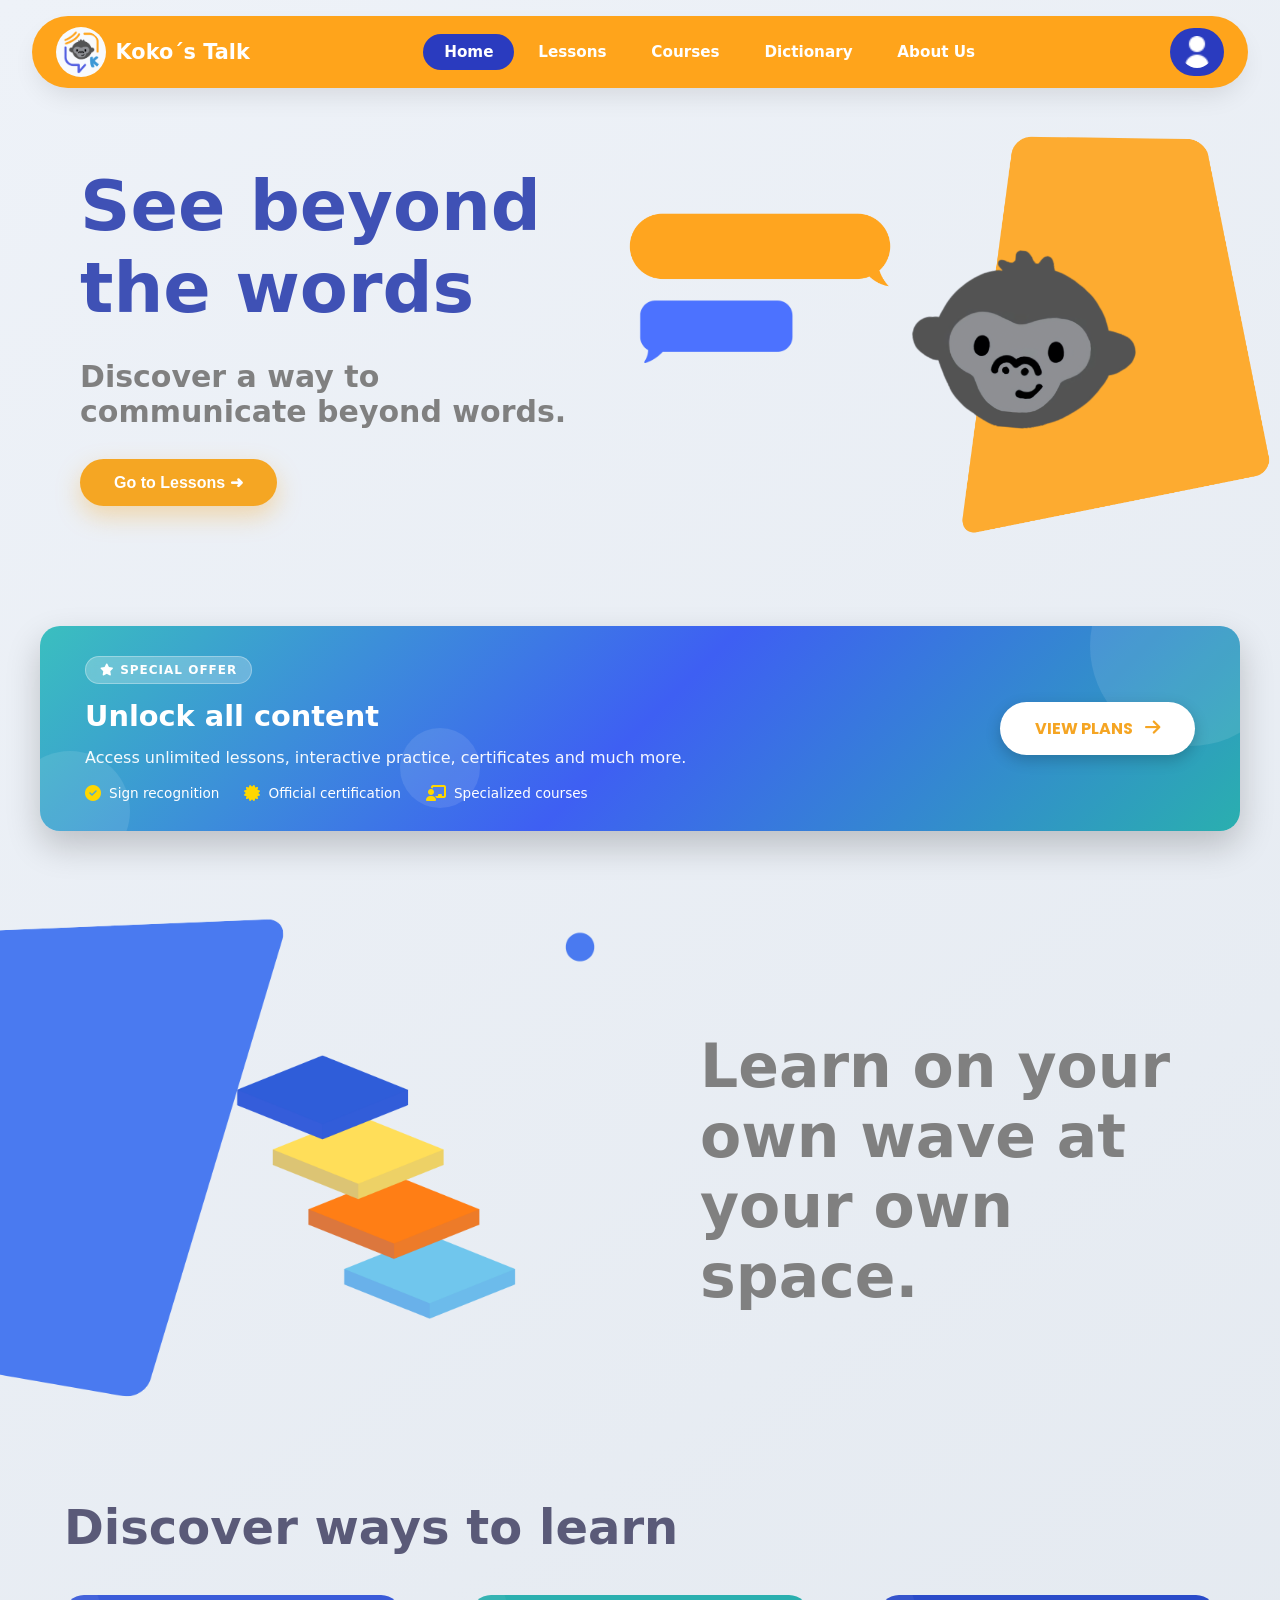
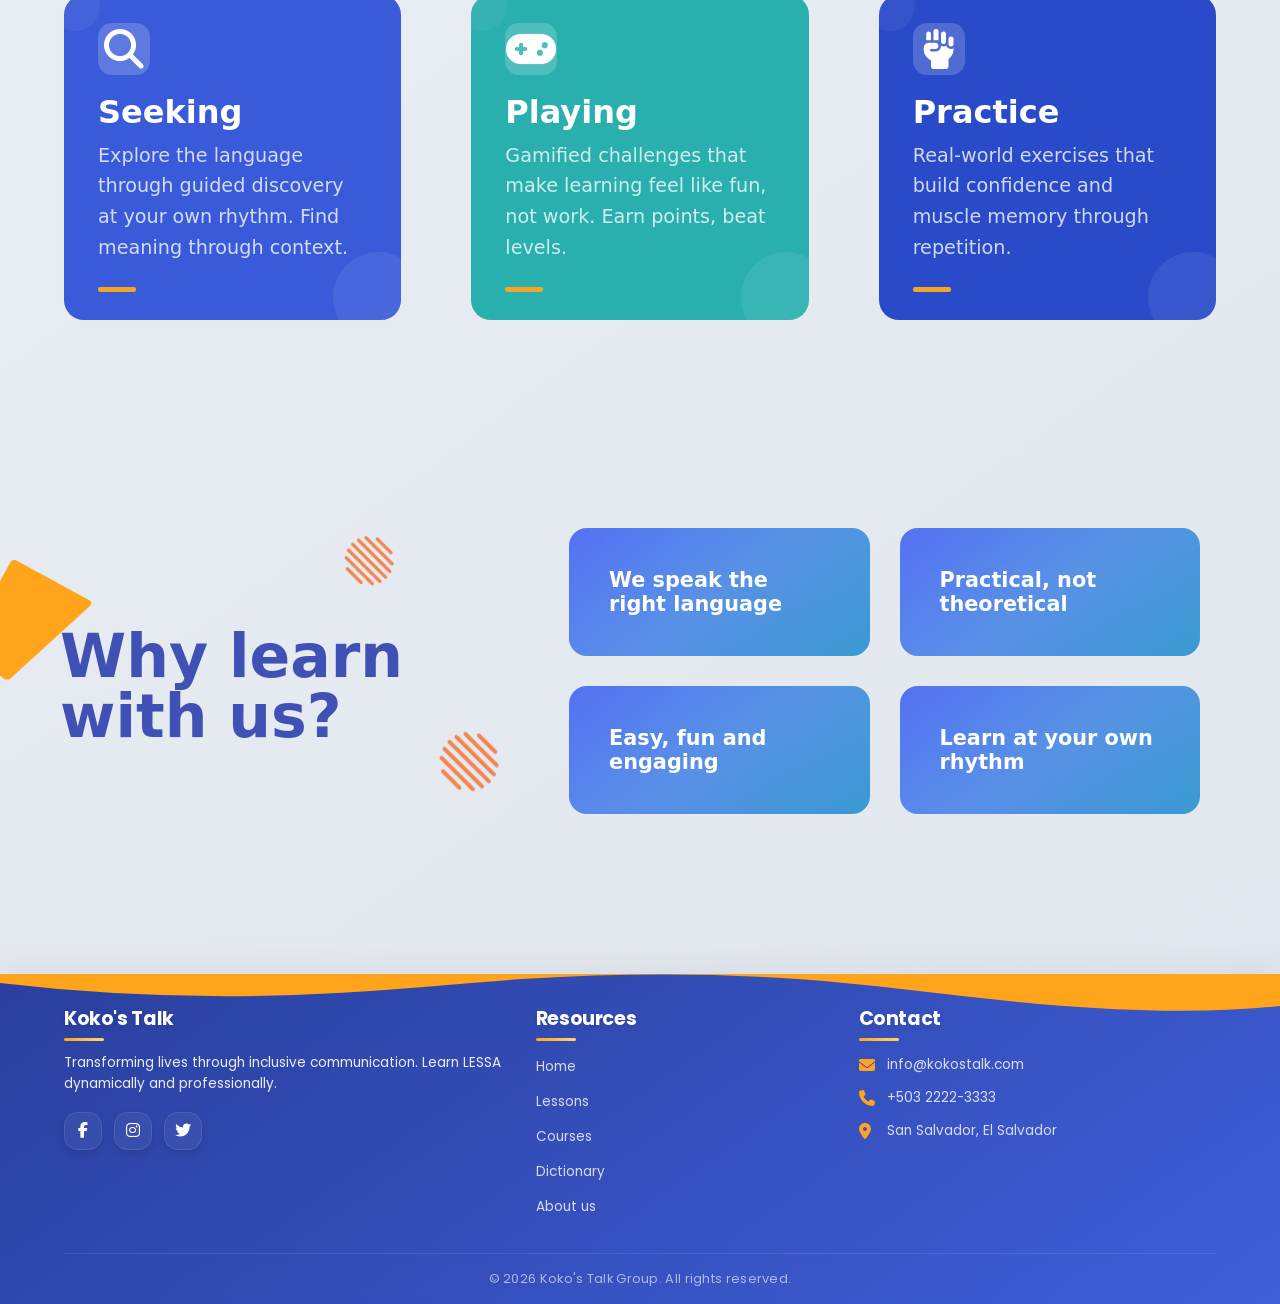
==== index.html @ 49010222 "Subir proyecto completo Koko's Talk" ====
<!DOCTYPE html>
<html lang="en">

<head>
  <meta charset="UTF-8">
  <meta name="viewport" content="width=device-width, initial-scale=1.0">

  <title>KOKO'S - Learn LESSA</title>

  <link rel="icon" type="image/png" href="img/logo.png">

  <link rel="stylesheet" href="css/index.css">

  <link href="https://fonts.googleapis.com/css2?family=Poppins:wght@300;400;600;700&display=swap" rel="stylesheet">

  <link rel="stylesheet" href="https://cdnjs.cloudflare.com/ajax/libs/font-awesome/6.5.0/css/all.min.css">
  <link rel="icon" href="img/logo.png" type="image/png">


</head>

<body>

 <!-- NAVBAR -->
<div class="navbar-container">
  <nav class="navbar" id="mainNav">
    <div class="navbar-inner">
      <div class="brand">
        <img src="img/invitacion/logo.png" alt="Logo">
        <div class="brand-text">Koko´s Talk</div>
      </div>
      <ul class="nav-links">
        <li><a href="index.html" class="active">Home</a></li>
        <li><a href="lessonglobal.html">Lessons</a></li>
        <li><a href="php/cursosglobal.php">Courses</a></li>
        <li><a href="php/diccionario.php">Dictionary</a></li>
        <li><a href="about.html">About Us</a></li>
      </ul>
      <div class="nav-right">
        <div class="email-area">
          <a href="php/accountglobal.php" class="email-icon">
            <img src="img/usuario.png" alt="Account">
          </a>
        </div>
        <!-- Botón hamburguesa -->
        <button class="hamburger" id="hamburger" aria-label="Abrir menú" onclick="toggleMenu()">
          <span></span><span></span><span></span>
        </button>
      </div>
    </div>
    <!-- Menú mobile -->
    <ul class="mobile-menu" id="mobileMenu">
      <li><a href="#" class="active">Home</a></li>
      <li><a href="lessonglobal.html">Lessons</a></li>
      <li><a href="php/cursosglobal.php">Courses</a></li>
      <li><a href="php/diccionario.php">Dictionary</a></li>
      <li><a href="about.html">About Us</a></li>
    </ul>
  </nav>
</div>
 <script>
  function toggleMenu() {
    document.getElementById('mobileMenu').classList.toggle('open');
    document.getElementById('hamburger').classList.toggle('open');
  }
</script>


  </main>
  </header>

  <section class="hero-content">

    <div class="hero-text">
      <h1>See beyond the words</h1>
      <p>Discover a way to communicate beyond words.</p>
      <button onclick="location.href='lessonglobal.html'">Go to Lessons ➜</button>
    </div>

    <div class="hero-bg">
      <img src="img/IMG-interfaz/3.png" class="shape shape-triangle_orange">
      <img src="img/IMG-interfaz/globo 1.png" class="shape shape-glove1">
      <img src="img/IMG-interfaz/globo 2.png" class="shape shape-glove2">
      <img src="img/IMG-interfaz/KOKO.png" class="shape shape-koko">
    </div>


  </section>

  <!-- PAYMENT PLANS BANNER -->
  <div class="payment-banner">
    <div class="banner-deco">
      <div class="deco-circle deco-circle-1"></div>
      <div class="deco-circle deco-circle-2"></div>
      <div class="deco-circle deco-circle-3"></div>
    </div>
    <div class="banner-content">
      <div class="banner-text">
        <span class="banner-badge">
          <i class="fas fa-star"></i> SPECIAL OFFER
        </span>
        <h3>
          Unlock all content
          <br>
        </h3>
        <p>Access unlimited lessons, interactive practice, certificates and much more.</p>
        <div class="banner-features">
          <span><i class="fas fa-check-circle"></i> Sign recognition</span>
          <span><i class="fas fa-certificate"></i> Official certification</span>
          <span><i class="fas fa-chalkboard-user"></i> Specialized courses</span>
        </div>
      </div>
      <button class="btn-premium" onclick="location.href='planes.html'">
        VIEW PLANS <i class="fas fa-arrow-right"></i>
      </button>
    </div>
  </div>

  <section class="hero hero-second">

    <div class="hero-text">
      <h1>Learn on your own wave at your own space.</h1>
    </div>

    <div class="hero-bg hero-bg-2">
      <img src="img/IMG-interfaz/circle blue.png" class="shape shape-circle round">
      <img src="img/IMG-interfaz/escalera.png" class="shape shape-downstep">
      <img src="img/IMG-interfaz/triangle.blue.png" class="shape shape-triangle blue">
    </div>

  </section>


  <!-- CARDS -->
  <section class="methods">

    <div class="section-top">
      <div>
        <h2 class="section-h">Discover ways to learn</h2>
      </div>
    </div>

    <div class="method-grid">

      <div class="mcard m1" onclick="alert('Seeking — guided discovery!')">
        <div class="mcard-corner"></div>
        <div class="mcard-corner2"></div>
        <div class="mcard-icon">
          <i class="fa-solid fa-magnifying-glass"></i>
        </div>
        <div class="mcard-title">Seeking</div>
        <div class="mcard-desc">
          Explore the language through guided discovery at your own rhythm.
          Find meaning through context.
        </div>
        <div class="mcard-footer">
          <div class="mcard-line"></div>

        </div>
      </div>

      <!-- PLAY -->
      <div class="mcard m2" onclick="alert('Playing — gamified learning!')">
        <div class="mcard-corner"></div>
        <div class="mcard-corner2"></div>
        <div class="mcard-icon">
          <i class="fa-solid fa-gamepad"></i>
        </div>
        <div class="mcard-title">Playing</div>
        <div class="mcard-desc">
          Gamified challenges that make learning feel like fun, not work.
          Earn points, beat levels.
        </div>
        <div class="mcard-footer">
          <div class="mcard-line"></div>
        </div>
      </div>

      <!-- PRACTICE -->
      <div class="mcard m3" onclick="alert('Practice — real-world application!')">
        <div class="mcard-corner"></div>
        <div class="mcard-corner2"></div>

        <div class="mcard-icon">
          <i class="fa-solid fa-hand-fist"></i>
        </div>
        <div class="mcard-title">Practice</div>
        <div class="mcard-desc">
          Real-world exercises that build confidence and muscle memory
          through repetition.
        </div>
        <div class="mcard-footer">
          <div class="mcard-line"></div>
        </div>
      </div>

    </div>
  </section>


  <section class="why">

    <div class="why-left">
      <h2 class="why-h">Why learn with us?</h2>
    </div>

    <div class="why-right">

      <div class="why-card">

        <div class="why-card-title">We speak the right language</div>
      </div>

      <div class="why-card">

        <div class="why-card-title">Practical, not theoretical</div>
      </div>

      <div class="why-card">

        <div class="why-card-title">Easy, fun and engaging</div>
      </div>

      <div class="why-card">

        <div class="why-card-title">Learn at your own rhythm</div>
      </div>

      <div class="why-images">
        <img class="why-shape img-1" src="img/IMG-interfaz/3.png" alt="icon 1">
        <img class="why-shape img-2" src="img/IMG-interfaz/6.png" alt="icon 2">
        <img class="why-shape img-3" src="img/IMG-interfaz/6.png" alt="icon 3">
      </div>

    </div>
  </section>

  <!-- FOOTER -->
  <footer class="footer">
    <div class="wave-top">
      <svg data-name="Layer 1" xmlns="http://www.w3.org/2000/svg" viewBox="0 0 1200 120" preserveAspectRatio="none">
        <path
          d="M321.39,56.44c58-10.79,114.16-30.13,172-41.86,82.39-16.72,168.19-17.73,250.45-.39C823.78,31,906.67,72,985.66,92.83c70.05,18.48,146.53,26.09,214.34,3V0H0V27.35A600.21,600.21,0,0,0,321.39,56.44Z"
          class="shape-fill"></path>
      </svg>
    </div>

    <div class="container">
      <div class="footer-content">
        <div class="footer-column">
          <h4>Koko's Talk</h4>
          <p>Transforming lives through inclusive communication. Learn LESSA dynamically and professionally.</p>
          <div class="social-links">
            <a href="#"><i class="fab fa-facebook-f"></i></a>
            <a href="#"><i class="fab fa-instagram"></i></a>
            <a href="#"><i class="fab fa-twitter"></i></a>
            
          </div>
        </div>
        <div class="footer-column">
          <h4>Resources</h4>
          <ul>
             <li><a href="index.html">Home</a></li>
             <li><a href="lessonglobal.html">Lessons</a></li>
             <li><a href="php/cursosglobal.php">Courses</a></li>
             <li><a href="php/diccionario.php">Dictionary</a></li>
             <li><a href="about.html">About us</a></li>
          </ul>
        </div>
        <div class="footer-column">
          <h4>Contact</h4>
          <ul>
            <li><a href="mailto:info@kokostalk.com"><i class="fas fa-envelope"></i> info@kokostalk.com</a></li>
            <li><a href="tel:+50322223333"><i class="fas fa-phone"></i> +503 2222-3333</a></li>
            <li><a href="#"><i class="fas fa-map-marker-alt"></i> San Salvador, El Salvador</a></li>
          </ul>
        </div>
      </div>
      <div class="footer-bottom">
        <p>&copy; 2026 Koko's Talk Group. All rights reserved.</p>
      </div>
    </div>
  </footer>
</body>
</html>
---- css/index.css ----
/* =============================================
   RESET Y CONFIGURACIÓN GLOBAL
   ============================================= */
*,
*::before,
*::after {
  margin: 0;
  padding: 0;
  box-sizing: border-box;
}

:root {
  /* Paleta de colores – así no repito códigos */
  --og:  #F5A623;   /* naranja principal */
  --og2: #E09010;   /* naranja oscuro (hover) */
  --og3: #FFF0D6;   /* naranja clarito */
  --bl:  #3A5BD9;   /* azul */
  --bl2: #2A4BC9;   /* azul más fuerte */
  --bl3: #EEF1FD;   /* azul pastel */
  --tl:  #3ABFBF;   /* turquesa */
  --tl2: #2AAFAF;   /* turquesa oscuro */
  --wh:  #FFFFFF;
  --bg:  #FAFAFA;   /* fondo general */
  --txt: #1A1A2E;   /* texto principal */
  --txt2:#5A5A78;   /* texto secundario */
  --rad: 20px;
  --rad-sm: 12px;
}

body {
  font-family: 'Inter', system-ui, -apple-system, 'Segoe UI', Roboto, Helvetica, Arial, sans-serif;
  min-height: 100vh;
  background: linear-gradient(145deg, #eef2f8 0%, #e0e6ed 100%);
  display: flex;
  flex-direction: column;
  overflow-x: hidden;
}

/* =============================================
   NAVBAR – fija arriba con blur
   ============================================= */
.navbar-container {
  position: absolute;
  top: 0; left: 0;
  width: 100%;
  padding: 1rem 2rem;
  z-index: 1000;
}

.navbar {
  background-color: #ffa41b;
  border-radius: 80px;
  padding: 0.7rem 1.5rem;
  max-width: 1400px;
  margin: 0 auto;
  box-shadow: 0 12px 28px -8px rgba(0,0,0,0.12);
  transition: all 0.3s ease;
}

.navbar-inner {
  display: flex;
  align-items: center;
  justify-content: space-between;
}

.brand {
  display: flex;
  align-items: center;
  gap: 0.6rem;
}

.brand img {
  width: 50px; height: 50px;
  border-radius: 40px;
  background: #f8fafd;
  padding: 0.2rem;
  object-fit: contain;
}

.brand-text {
  font-weight: 700;
  font-size: 1.3rem;
  color: #fff;
}

.nav-links {
  display: flex;
  gap: 0.2rem;
  list-style: none;
  align-items: center;
}

.nav-links li a {
  display: inline-block;
  padding: 0.55rem 1.3rem;
  font-weight: 600;
  font-size: 0.95rem;
  color: #fff;
  text-decoration: none;
  border-radius: 40px;
  transition: background 0.2s;
  white-space: nowrap;
}

.nav-links li a:hover,
.nav-links li a.active {
  background-color: #2a3bbf;
}

.nav-right {
  display: flex;
  align-items: center;
  gap: 0.6rem;
}

.email-area {
  background: #2a3bbf;
  padding: 0.5rem 0.7rem;
  border-radius: 60px;
}

.email-area img {
  width: 32px; height: 32px;
  border-radius: 50%;
  display: block;
}

/* hamburguesa – solo visible en móvil */
.hamburger {
  display: none;
  background: rgba(255,255,255,0.2);
  border: none;
  border-radius: 50%;
  width: 40px; height: 40px;
  cursor: pointer;
  flex-direction: column;
  align-items: center;
  justify-content: center;
  gap: 5px;
  transition: background 0.2s;
}

.hamburger:hover { background: rgba(255,255,255,0.35); }

.hamburger span {
  display: block;
  width: 18px; height: 2px;
  background: #fff;
  border-radius: 2px;
  transition: all 0.3s ease;
  transform-origin: center;
}

.hamburger.open span:nth-child(1) { transform: translateY(7px) rotate(45deg); }
.hamburger.open span:nth-child(2) { opacity: 0; transform: scaleX(0); }
.hamburger.open span:nth-child(3) { transform: translateY(-7px) rotate(-45deg); }

/* menú desplegable móvil */
.mobile-menu {
  display: none;
  flex-direction: column;
  gap: 0.3rem;
  padding: 0.8rem 0 0.2rem;
  border-top: 1px solid rgba(255,255,255,0.25);
  margin-top: 0.6rem;
  list-style: none;
}

.mobile-menu.open { display: flex; }

.mobile-menu li a {
  display: block;
  padding: 0.6rem 1rem;
  font-weight: 600;
  font-size: 0.95rem;
  color: #fff;
  text-decoration: none;
  border-radius: 12px;
  transition: background 0.2s;
}

.mobile-menu li a:hover,
.mobile-menu li a.active { background-color: #2a3bbf; }

@media (max-width: 750px) {
  .navbar-container { padding: 0.8rem 1rem; }
  .navbar {
    border-radius: 24px;
    flex-direction: column;
    align-items: stretch;
    padding: 0.9rem 1rem;
  }
  .nav-links { display: none; }
  .hamburger { display: flex; }
}

/* =============================================
   HERO 1 – Koko y globos
   ============================================= */
.hero-content {
  display: flex;
  align-items: center;
  padding: 80px;
  margin-top: 85px;
  position: relative;
  overflow: hidden;
}

.hero img {
  width: 670px;
}

.hero-text {
  max-width: 500px;
}

.hero-text h1 {
  font-size: 70px;
  color: #3f51b5;
}

.hero-text p {
  color: gray;
  font-size: 30px;
  margin-top: 30px;
  font-weight: 700;
}

.hero-text button {
  margin-top: 30px;
  background: var(--og);
  color: #fff;
  border: none;
  padding: 14px 34px;
  border-radius: 50px;
  font-weight: 700;
  font-size: 1rem;
  cursor: pointer;
  box-shadow: 0 10px 25px rgba(245, 166, 35, 0.35);
  transition: all 0.25s ease;
}

.hero-text button:hover {
  background: var(--og2);
  transform: translateY(-3px);
  box-shadow: 0 14px 35px rgba(245, 166, 35, 0.45);
}

.hero-text button:active {
  transform: translateY(0px) scale(0.97);
  box-shadow: 0 6px 15px rgba(245, 166, 35, 0.3);
}

/* fondo y shapes */
.hero-bg {
  position: absolute;
  top: 0; left: 0;
  width: 100%; height: 100%;
  z-index: -1;
}

.shape {
  position: absolute;
}

.shape-triangle_orange {
  width: 240px;
  top: 150px; right: 60px; left: auto;
  transform: scale(4.3) rotate(-180deg);
  opacity: 0.9;
}

.shape-glove1 {
  width: 540px;
  top: 30px; right: 250px;
  transform: scale(1) rotate(0deg);
}

.shape-glove2 {
  width: 380px;
  bottom: 150px; right: 380px;
  transform: scale(1) rotate(0deg);
}

.shape-koko {
  position: absolute;
  width: 390px;
  top: 150px; right: 80px;
  transform: scale(1.5) rotate(0deg);
  /* las animaciones se definen abajo */
  animation:
    fadeInKoko 1s cubic-bezier(0.4, 0, 0.2, 1) forwards,
    breathe    6s ease-in-out infinite 1.2s;
}

/* animaciones de los elementos flotantes */
@keyframes fadeInKoko {
  from {
    opacity: 0;
    transform: scale(1.5) translateX(40px);
  }
  to {
    opacity: 1;
    transform: scale(1.5) translateX(0px);
  }
}

@keyframes breathe {
  0%, 100% { transform: scale(1.5) translateY(0px); }
  50%      { transform: scale(1.5) translateY(-10px); }
}

@keyframes driftUp {
  0%, 100% { transform: translateY(0px); }
  50%      { transform: translateY(-8px); }
}

@keyframes driftDown {
  0%, 100% { transform: scale(4.3) rotate(-180deg) translateY(0px); }
  50%      { transform: scale(4.3) rotate(-180deg) translateY(5px); }
}

.shape-glove1 { animation: driftUp 7s ease-in-out infinite 0.5s; }
.shape-glove2 { animation: driftUp 8.5s ease-in-out infinite 1.5s; }
.shape-triangle_orange { animation: driftDown 10s ease-in-out infinite; }

/* =============================================
   HERO 2 – la escalera y el triángulo azul
   ============================================= */
.hero-second {
  display: flex;
  align-items: center;
  padding: 80px;
  position: relative;
  overflow: visible;
  flex-direction: row-reverse;
}

.hero-second .hero-text h1 {
  font-size: 60px;
  color: grey;
  margin-top: 80px;
}

.hero-bg-2 .shape-downstep {
  width: 590px;
  left: 90px; top: 150px;
  transform: scale(1.2);
  z-index: 2; /* por encima del triángulo */
}

.hero-bg-2 .shape-triangle.blue {
  width: 1030px;
  right: 700px; top: -30px;
  transform: scale(1.4);
  z-index: 1;
}

.hero-bg-2 .shape-circle.round {
  width: 200px;
  right: 600px; top: 20px;
}

/* =============================================
   CARDS DE MÉTODOS (methods)
   ============================================= */
.methods {
  max-width: 1200px;
  width: 100%;
  margin: 0 auto;
  padding: 38px 24px;
}

.section-top {
  display: flex;
  justify-content: space-between;
  align-items: center;
  margin-bottom: 40px;
}

.method-grid {
  display: grid;
  grid-template-columns: repeat(3, 1fr);
  gap: 70px;
}

.section-h {
  margin-top: 70px;
  font-weight: 900;
  font-size: 3.0rem;
  color: var(--txt2);
}

/* cada tarjeta */
.mcard {
  border-radius: var(--rad);
  padding: 28px 34px;
  cursor: pointer;
  transition: transform 0.2s, box-shadow 0.2s;
  position: relative;
  overflow: hidden;
}

.mcard:hover {
  transform: translateY(-6px);
  box-shadow: 0 16px 40px rgba(0,0,0,0.15);
}

.mcard.m1 { background: var(--bl); }
.mcard.m2 { background: var(--tl2); }
.mcard.m3 { background: var(--bl2); }

.mcard-corner {
  position: absolute;
  width: 90px; height: 90px;
  border-radius: 50%;
  background: rgba(255,255,255,0.07);
  bottom: -22px; right: -22px;
  pointer-events: none;
}

.mcard-corner2 {
  position: absolute;
  width: 50px; height: 50px;
  border-radius: 50%;
  background: rgba(255,255,255,0.05);
  top: -14px; left: -14px;
  pointer-events: none;
}

.mcard-icon {
  width: 52px; height: 52px;
  background: rgba(255,255,255,0.18);
  border-radius: 14px;
  display: flex;
  align-items: center;
  justify-content: center;
  margin-bottom: 18px;
}

.mcard-icon i {
  font-size: 40px;
  color: #fff;
}

.mcard-title {
  font-weight: 900;
  font-size: 2.0rem;
  color: #fff;
  margin-bottom: 10px;
}

.mcard-desc {
  font-size: 1.2rem;
  color: rgba(255,255,255,0.78);
  line-height: 1.6;
  margin-bottom: 24px;
}

.mcard-footer {
  display: flex;
  align-items: center;
  justify-content: space-between;
}

.mcard-line {
  width: 38px; height: 5px;
  background: #f5a523;
  border-radius: 2px;
}

/* =============================================
   SECCIÓN “WHY” – tarjetas con degradado
   ============================================= */
.why {
  display: flex;
  align-items: center;
  justify-content: center;
  gap: 20px;
  margin-top: 80px;
  padding: 60px;
}

.why-left {
  max-width: 500px;
}

.why-h {
  font-size: 60px;
  color: #3f51b5;
  line-height: 1;
  font-weight: 800;
}

.why-right {
  padding: 30px 20px;
  display: grid;
  grid-template-columns: 1fr 1fr;
  gap: 30px;
  align-content: center;
}

.why-card {
  background: linear-gradient(135deg, #3e5ff3, #1f8dcc);
  border-radius: 18px;
  padding: 40px;
  color: white;
  position: relative;
  overflow: hidden;
  transition: all 0.3s ease;
  cursor: pointer;
}

.why-card::before {
  content: "";
  position: absolute;
  width: 200%; height: 200%;
  background: linear-gradient(120deg, transparent, rgba(255,255,255,0.2), transparent);
  top: -50%; left: -50%;
  transform: rotate(25deg);
  transition: 0.5s;
}

.why-card:hover::before { left: 10%; }
.why-card:hover {
  transform: translateY(-8px) scale(1.03);
  box-shadow: 0 20px 40px rgba(0,0,0,0.2);
}

.why-card-title {
  font-size: 1.3rem;
  font-weight: 700;
  color: white;
}

/* imágenes decorativas de “why” */
.why-images { position: relative; }

.why-shape {
  position: absolute;
  width: 400px;
  transition: 0.3s;
}

.why-images .img-1 {
  left: -700px; top: -300px;
  width: 300px;
  transform: scale(1.0) rotate(40deg);
  z-index: -1;
}

.why-images .img-2 {
  left: -400px; top: -400px;
  transform: scale(1);
  z-index: -1;
}

.why-images .img-3 {
  left: -300px; top: -200px;
  transform: scale(1.2);
  z-index: 3;
}

@media (max-width: 600px) {
  .why { grid-template-columns: 1fr; }
  .why-left { padding: 36px 24px 24px; }
  .why-right { padding: 0 24px 36px; }
}

/* =============================================
   BANNER DE PLANES DE PAGO
   ============================================= */
.payment-banner {
  background: linear-gradient(135deg, #3ABFBF 0%, #3e5ff3 50%, #2AAFAF 100%);
  border-radius: 20px;
  margin: 40px auto;
  max-width: 1200px;
  width: calc(100% - 40px);
  position: relative;
  overflow: hidden;
  box-shadow: 0 15px 35px rgba(0,0,0,0.2);
  transition: transform 0.3s ease, box-shadow 0.3s ease;
}

.payment-banner:hover {
  transform: translateY(-5px);
  box-shadow: 0 25px 45px rgba(0,0,0,0.25);
}

.banner-content {
  display: flex;
  align-items: center;
  justify-content: space-between;
  padding: 30px 45px;
  position: relative;
  z-index: 2;
  flex-wrap: wrap;
  gap: 20px;
}

.banner-text {
  flex: 1;
  min-width: 250px;
}

.banner-badge {
  display: inline-block;
  background: rgba(255,255,255,0.25);
  backdrop-filter: blur(5px);
  padding: 6px 14px;
  border-radius: 50px;
  font-size: 0.75rem;
  font-weight: 600;
  letter-spacing: 1px;
  color: white;
  margin-bottom: 15px;
  border: 1px solid rgba(255,255,255,0.3);
}

.banner-text h3 {
  font-size: 1.8rem;
  font-weight: 700;
  color: white;
  margin-bottom: 12px;
  line-height: 1.2;
}

.banner-text p {
  color: rgba(255,255,255,0.95);
  font-size: 1rem;
  line-height: 1.5;
  margin-bottom: 0;
}

.banner-features {
  display: flex;
  gap: 25px;
  margin-top: 15px;
  flex-wrap: wrap;
}

.banner-features span {
  display: flex;
  align-items: center;
  gap: 8px;
  color: white;
  font-size: 0.85rem;
  font-weight: 500;
}

.banner-features span i {
  font-size: 1rem;
  color: #ffd700;
}

.btn-premium {
  background: white;
  border: none;
  padding: 14px 35px;
  border-radius: 50px;
  font-weight: 700;
  font-size: 1rem;
  cursor: pointer;
  transition: all 0.3s ease;
  display: flex;
  align-items: center;
  gap: 12px;
  color: #f5a523;
  box-shadow: 0 5px 15px rgba(0,0,0,0.2);
  font-family: 'Poppins', sans-serif;
}

.btn-premium i {
  font-size: 1.1rem;
  transition: transform 0.3s ease;
}

.btn-premium:hover {
  transform: scale(1.05);
  box-shadow: 0 8px 25px rgba(0,0,0,0.3);
  background: #f8f9ff;
}

.btn-premium:hover i { transform: translateX(5px); }

/* decoraciones del banner */
.banner-deco {
  position: absolute;
  top: 0; left: 0; right: 0; bottom: 0;
  overflow: hidden;
  z-index: 1;
  border-radius: 20px;
}

.banner-deco .deco-circle {
  position: absolute;
  border-radius: 50%;
  background: rgba(255,255,255,0.1);
}

.deco-circle-1 { width: 200px; height: 200px; top: -80px; right: -50px; }
.deco-circle-2 { width: 120px; height: 120px; bottom: -40px; left: -30px; background: rgba(255,255,255,0.08); }
.deco-circle-3 { width: 80px; height: 80px; top: 50%; left: 30%; background: rgba(255,255,255,0.05); }

@media (max-width: 768px) {
  .banner-content {
    padding: 25px 30px;
    flex-direction: column;
    text-align: center;
  }
  .banner-text h3 { font-size: 1.5rem; }
  .banner-features { justify-content: center; }
  .btn-premium { padding: 12px 28px; font-size: 0.9rem; }
}

@media (max-width: 480px) {
  .payment-banner { margin: 30px auto; width: calc(100% - 30px); }
  .banner-content { padding: 20px; }
  .banner-text h3 { font-size: 1.3rem; }
  .banner-features { gap: 15px; }
  .banner-features span { font-size: 0.75rem; }
  .btn-premium { padding: 10px 24px; font-size: 0.85rem; }
}

/* =============================================
   FOOTER – con ola decorativa
   ============================================= */
.footer {
  background: linear-gradient(145deg, #2a3f9e 0%, #3f5fd9 100%);
  color: #fff;
  position: relative;
  padding-top: 30px;
  margin-top: 40px;
  font-family: 'Poppins', sans-serif;
  box-shadow: 0 -10px 30px rgba(0,0,0,0.05);
}

.wave-top {
  position: absolute;
  top: 0; left: 0;
  width: 100%;
  overflow: hidden;
  line-height: 0;
}

.wave-top svg {
  display: block;
  width: 100%; height: 40px;
}

.wave-top .shape-fill {
  fill: #ffa41b;
}

.footer .container {
  max-width: 1200px;
  margin: 0 auto;
  padding: 0 24px;
  position: relative;
  z-index: 2;
}

.footer-content {
  display: grid;
  grid-template-columns: 1.5fr 1fr 1.2fr;
  gap: 25px;
  padding-bottom: 25px;
}

.footer-column h4 {
  font-size: 1.2rem;
  font-weight: 700;
  margin-bottom: 12px;
  color: #fff;
  letter-spacing: -0.02em;
  position: relative;
  padding-bottom: 8px;
  text-shadow: 0 2px 5px rgba(0,0,0,0.1);
}

.footer-column h4::after {
  content: '';
  position: absolute;
  bottom: 0; left: 0;
  width: 40px; height: 3px;
  background: linear-gradient(90deg, #ffa41b, #ffd966);
  border-radius: 3px;
  transition: width 0.3s ease;
}

.footer-column:hover h4::after { width: 60px; }

.footer-column p {
  color: rgba(255,255,255,0.9);
  line-height: 1.5;
  margin-bottom: 15px;
  font-size: 0.85rem;
}

.footer-column ul {
  list-style: none;
  padding: 0; margin: 0;
}

.footer-column ul li { margin-bottom: 8px; }

.footer-column a {
  color: rgba(255,255,255,0.8);
  text-decoration: none;
  transition: all 0.25s ease;
  display: inline-flex;
  align-items: center;
  gap: 8px;
  font-size: 0.85rem;
  font-weight: 400;
  border-bottom: 1px solid transparent;
  padding-bottom: 2px;
}

.footer-column a i {
  width: 20px;
  color: #ffa41b;
  font-size: 1rem;
  transition: transform 0.2s ease;
}

.footer-column a:hover {
  color: #fff;
  transform: translateX(6px);
  border-bottom-color: #ffa41b;
  text-shadow: 0 0 8px rgba(255,165,0,0.5);
}

.footer-column a:hover i { transform: scale(1.2); }

.social-links {
  display: flex;
  gap: 12px;
  margin-top: 18px;
}

.social-links a {
  width: 38px; height: 38px;
  background: rgba(255,255,255,0.05);
  backdrop-filter: blur(8px);
  border-radius: 14px;
  display: flex;
  align-items: center;
  justify-content: center;
  transition: all 0.3s cubic-bezier(0.175, 0.885, 0.32, 1.275);
  color: #fff;
  border: 1px solid rgba(255,255,255,0.1);
  font-size: 1.2rem;
  box-shadow: 0 4px 10px rgba(0,0,0,0.1);
  line-height: 1;
  text-decoration: none;
}

.social-links a i {
  display: flex;
  align-items: center;
  justify-content: center;
  width: 100%; height: 100%;
  color: inherit;
}

.social-links a:hover {
  background: #ffa41b;
  transform: translateY(-5px) scale(1.05);
  box-shadow: 0 12px 20px rgba(249,108,39,0.3);
  border-color: rgba(255,255,255,0.3);
  color: #fff !important;
}

.social-links a:hover i { color: #fff !important; }

.footer-bottom {
  border-top: 1px solid rgba(255,255,255,0.1);
  padding: 16px 0;
  text-align: center;
  color: rgba(255,255,255,0.6);
  font-size: 0.8rem;
  font-weight: 400;
  letter-spacing: 0.3px;
  backdrop-filter: blur(5px);
}

/* responsive del footer */
@media (max-width: 900px) {
  .footer-content {
    grid-template-columns: repeat(2, 1fr);
    gap: 20px;
  }
  .footer-column:first-child { grid-column: span 2; }
}

@media (max-width: 600px) {
  .footer { padding-top: 25px; }
  .wave-top svg { height: 30px; }
  .footer .container { padding: 0 20px; }
  .footer-content {
    grid-template-columns: 1fr;
    gap: 20px;
    padding-bottom: 20px;
  }
  .footer-column:first-child { grid-column: auto; }
  .footer-bottom { padding: 14px 0; }
}

/* RESPONSIVE GENERAL (Heroes, Cards, Why) */
/* Tablet grande (≤ 1024px) */
@media (max-width: 1024px) {
  .hero-content { padding: 60px 40px; margin-top: 100px; gap: 30px; }
  .hero-text h1 { font-size: 52px; }
  .hero-text p  { font-size: 22px; }

  .shape-koko { width: 300px; top: 120px; right: 60px; transform: scale(1.2); }
  .shape-glove1 { width: 420px; top: 20px; right: 200px; }
  .shape-glove2 { width: 300px; bottom: 100px; right: 300px; }
  .shape-triangle_orange { width: 190px; top: 130px; right: 40px; transform: scale(3.5) rotate(-180deg); }

  .hero-second { padding: 60px 40px; }
  .hero-second .hero-text h1 { font-size: 46px; }
  .hero-bg-2 .shape-downstep { width: 460px; left: 60px; top: 120px; transform: scale(1); }
  .hero-bg-2 .shape-triangle.blue { width: 800px; right: 540px; top: -20px; transform: scale(1.1); }
  .hero-bg-2 .shape-circle.round { width: 160px; right: 480px; top: 16px; }

  .method-grid { gap: 30px; }
  .section-h   { font-size: 2.4rem; }

  .why   { padding: 40px; gap: 20px; }
  .why-h { font-size: 46px; }
}

/* Tablet chica y móviles (≤ 768px) */
@media (max-width: 768px) {
  .hero-content {
    flex-direction: column;
    align-items: center;
    text-align: center;
    padding: 110px 24px 30px;
    margin-top: 70px;
    overflow: hidden;
    gap: 0;
  }
  .hero-text { position: relative; z-index: 10; max-width: 100%; }
  .hero-text h1 { font-size: 38px; }
  .hero-text p  { font-size: 18px; margin-top: 14px; }
  .hero-text button { display: block; margin: 20px auto 0; }

  .hero-content .hero-bg {
    position: relative;
    width: 340px; height: 320px;
    margin: 24px auto 0;
  }

  .shape-koko {
    width: 200px;
    top: 50%; right: auto; left: 50%;
    transform: translate(-40%, -50%) !important;
    animation: breathe768 6s ease-in-out infinite;
  }
  .shape-glove1 {
    width: 200px;
    top: 10px; right: auto; left: 0;
    transform: none !important;
    animation: driftUp 7s ease-in-out infinite 0.5s;
  }
  .shape-glove2 {
    width: 150px;
    bottom: 20px; top: auto; right: auto; left: 10px;
    transform: none !important;
    animation: driftUp 8.5s ease-in-out infinite 1.5s;
  }
  .shape-triangle_orange {
    width: 120px;
    top: 40px; right: 10px; left: auto;
    transform: scale(2.2) rotate(-180deg) !important;
    animation: driftDown768 10s ease-in-out infinite;
  }

  .hero-second {
    flex-direction: column;
    align-items: center;
    text-align: center;
    padding: 30px 24px 20px;
    overflow: hidden;
    gap: 0;
  }
  .hero-second .hero-text { order: 2; position: relative; z-index: 10; max-width: 100%; }
  .hero-second .hero-text h1 { font-size: 28px; margin-top: 0; }
  .hero-second .hero-bg-2 {
    order: 1;
    position: relative;
    width: 300px; height: 240px;
    margin: 0 auto 20px;
  }
  .hero-bg-2 .shape-downstep { width: 240px; left: 30px; top: 60px; right: auto; transform: none !important; z-index: 2; }
  .hero-bg-2 .shape-triangle.blue { width: 280px; left: 0; top: 0; right: auto; transform: none !important; z-index: 1; }
  .hero-bg-2 .shape-circle.round { width: 70px; top: 10px; right: 10px; left: auto; z-index: 3; }

  .methods     { padding: 30px 20px; }
  .method-grid { grid-template-columns: 1fr; gap: 20px; }
  .section-h   { font-size: 2rem; margin-top: 20px; }
  .mcard-title { font-size: 1.6rem; }
  .mcard-desc  { font-size: 1rem; }

  .why {
    flex-direction: column;
    align-items: center;
    padding: 40px 20px;
    margin-top: 40px;
    gap: 24px;
    overflow: hidden;
  }
  .why-left { width: 100%; max-width: 100%; text-align: center; }
  .why-h { font-size: 34px; }
  .why-right {
    display: grid;
    grid-template-columns: 1fr 1fr;
    gap: 14px;
    padding: 0; width: 100%;
  }
  .why-card { padding: 22px 16px; }
  .why-card-title { font-size: 0.95rem; }
  .why-images { display: none; }
}

/* Keyframes especiales para el responsive de 768px */
@keyframes breathe768 {
  0%, 100% { transform: translate(-40%, -50%) translateY(0px); }
  50%      { transform: translate(-40%, -50%) translateY(-10px); }
}
@keyframes driftDown768 {
  0%, 100% { transform: scale(2.2) rotate(-180deg) translateY(0px); }
  50%      { transform: scale(2.2) rotate(-180deg) translateY(4px); }
}

/* Móvil pequeño (≤ 480px) */
@media (max-width: 480px) {
  .hero-content { padding: 100px 16px 20px; }
  .hero-text h1 { font-size: 30px; }
  .hero-text p  { font-size: 15px; }
  .hero-content .hero-bg { width: 280px; height: 260px; }
  .shape-koko { width: 160px; }
  .shape-glove1 { width: 160px; }
  .shape-glove2 { width: 120px; }
  .shape-triangle_orange { width: 100px; transform: scale(1.8) rotate(-180deg) !important; }

  .hero-second .hero-bg-2 { width: 260px; height: 200px; }
  .hero-bg-2 .shape-downstep { width: 200px; left: 20px; top: 50px; }
  .hero-bg-2 .shape-triangle.blue { width: 230px; }
  .hero-bg-2 .shape-circle.round { width: 55px; }
  .hero-second .hero-text h1 { font-size: 22px; }

  .section-h   { font-size: 1.6rem; }
  .mcard       { padding: 20px 18px; }
  .mcard-title { font-size: 1.3rem; }

  .why-h     { font-size: 26px; }
  .why-right { grid-template-columns: 1fr; gap: 12px; }
  .why-card  { padding: 16px 14px; }
}
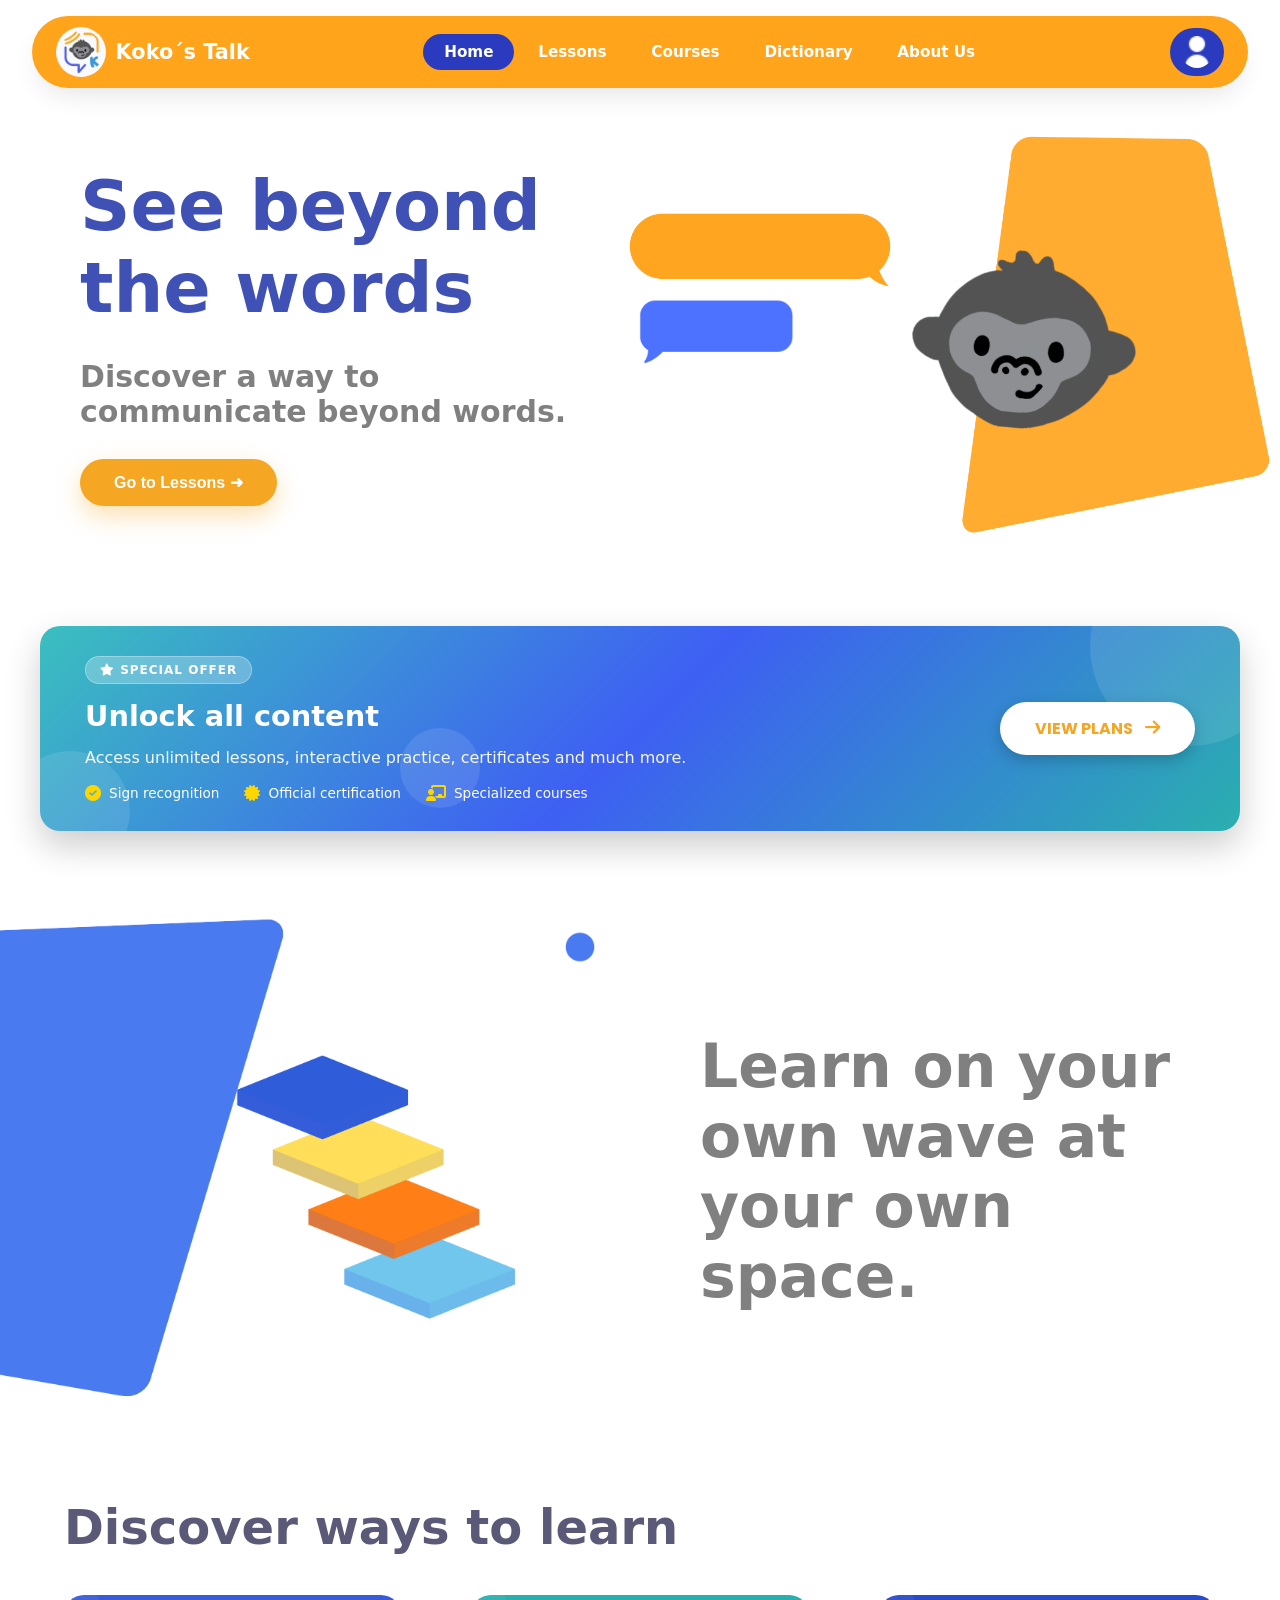
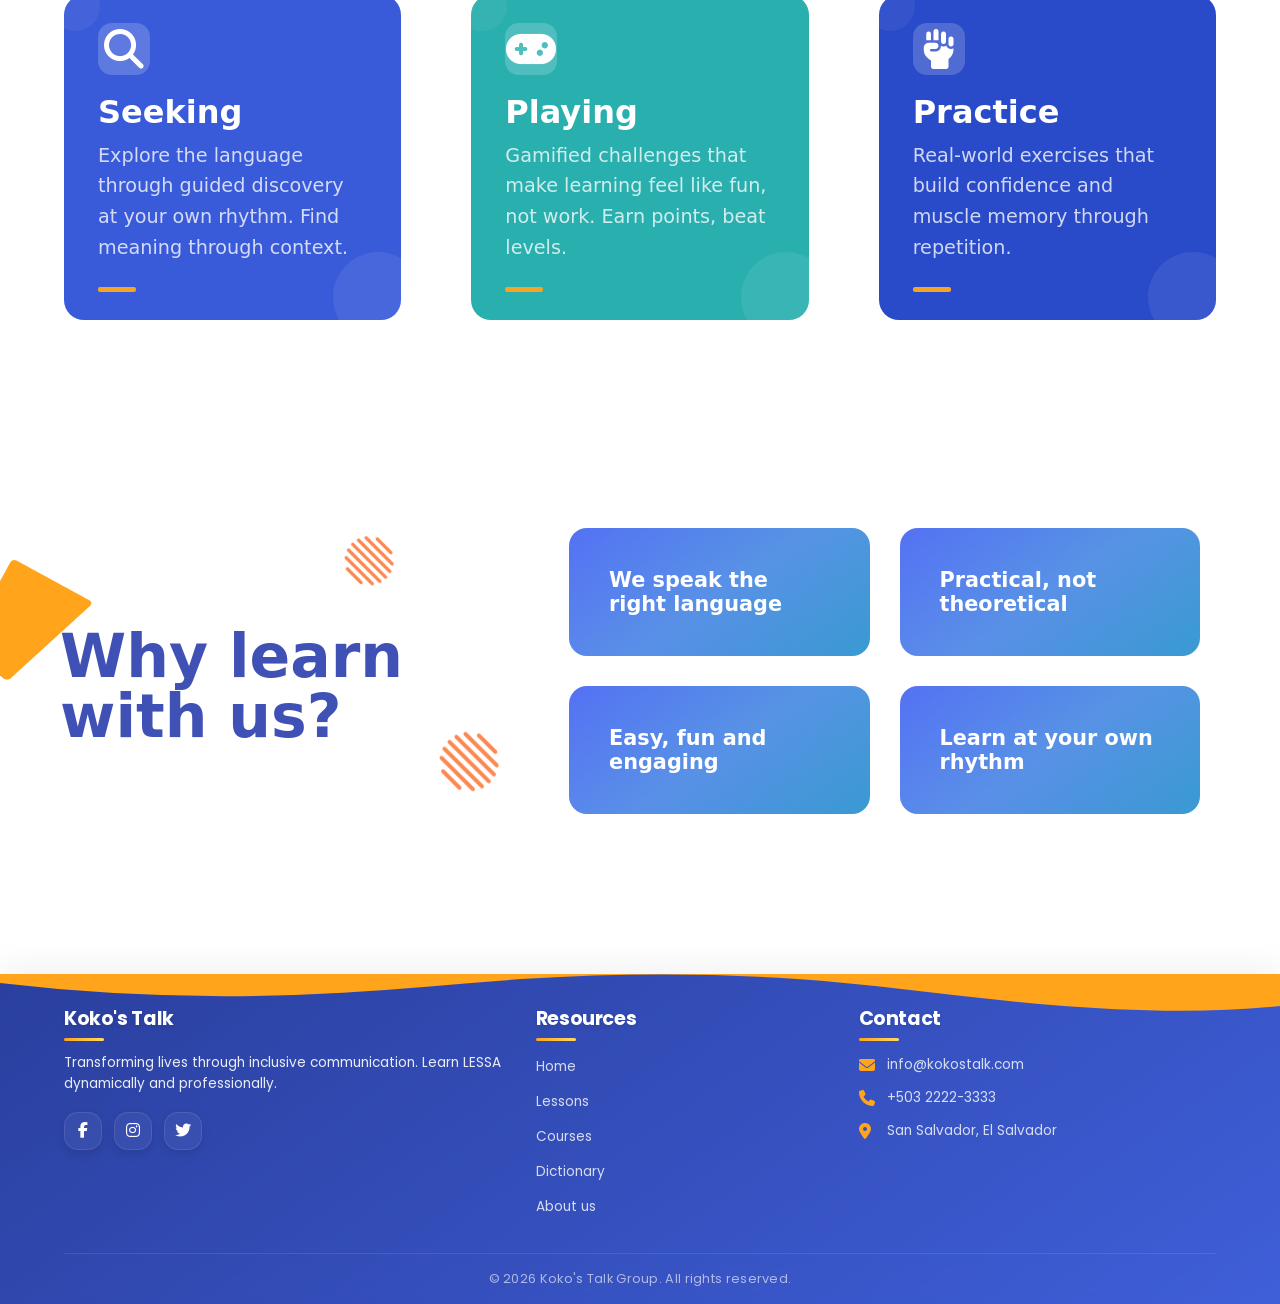
==== commit 32e6711f: "Subir version final del proyecto" ====
--- a/index.html
+++ b/index.html
@@ -20,6 +20,292 @@
 </head>
 
 <body>
+  <!--animacion inicio html-->
+
+ <div id="splash">
+
+    <!-- Ondas  -->
+    <div class="ring ring1"></div>
+    <div class="ring ring2"></div>
+    <div class="ring ring3"></div>
+    <!-- ondas -->
+    <div class="particles" id="particles"></div>
+    <!-- Logo -->
+    <div id="logo-wrap">
+      <img id="logo-img" src="img/IMG-interfaz/Logos_expo_tech-png.png" alt="Koko's Talk Logo" />
+      <div class="shimmer-line"></div>
+    </div>
+    <!-- Nombre letra por letra -->
+    <div id="brand-name"></div>
+  </div>
+ 
+
+
+
+<!--css animación-->
+  <script>
+    (function () {
+
+      /* ---- ondas ---- */
+      const particlesEl = document.getElementById('particles');
+      const pColors  = ['#378add', '#85b7eb', '#b5d4f4', '#185fa5', '#5DCAA5'];
+      const pSizes   = [5, 7, 4, 6, 5, 8];
+
+      for (let i = 0; i < 18; i++) {
+        const p = document.createElement('div');
+        p.className = 'particle';
+        const sz = pSizes[i % pSizes.length];
+        p.style.cssText = `
+          width: ${sz}px;
+          height: ${sz}px;
+          background: ${pColors[i % pColors.length]};
+          left: ${10 + Math.random() * 80}%;
+          top:  ${20 + Math.random() * 60}%;
+          animation-delay:    ${(Math.random() * 3).toFixed(2)}s;
+          animation-duration: ${(2.5 + Math.random() * 2).toFixed(2)}s;
+        `;
+        particlesEl.appendChild(p);
+      }
+
+      /* ---- Letras de KOKO´S TALK ---- */
+      const text     = "KOKO'S TALK";
+      const brandEl  = document.getElementById('brand-name');
+      const sloganEl = document.getElementById('slogan');
+      const splash   = document.getElementById('splash');
+      const main     = document.getElementById('main-content');
+
+      const letters = text.split('').map(ch => {
+        const sp = document.createElement('span');
+        sp.textContent = ch === ' ' ? '\u00A0' : ch;
+        brandEl.appendChild(sp);
+        return sp;
+      });
+
+      let idx = 0;
+
+      function revealNext() {
+        if (idx < letters.length) {
+          letters[idx].classList.add('visible');
+          idx++;
+          setTimeout(revealNext, 50);
+        } else {
+          
+          setTimeout(() => sloganEl.classList.add('visible'), 300);
+
+          
+          setTimeout(enterSite, 800);
+        }
+      }
+
+      function enterSite() {
+        
+        splash.classList.add('hidden');
+
+        main.style.display = 'block';
+
+       
+        splash.addEventListener('transitionend', () => {
+          splash.remove();
+        }, { once: true });
+      }
+
+      
+      setTimeout(revealNext, 400);
+
+    })();
+  </script>
+
+   <!--animacion final html-->
+
+
+  <style>
+    
+ #main-content {
+      display: none;             
+      text-align: center;
+      padding: 80px 20px;
+      font-family: 'Segoe UI', Arial, sans-serif;
+      }
+* {
+  margin: 0;
+  padding: 0;
+  box-sizing: border-box;
+}
+ 
+body {
+  background: #ffffff;
+}
+ 
+/* ---- Pantalla de carga ---- */
+#splash {
+  position: fixed;
+  inset: 0;
+  width: 100%;
+  height: 100%;
+  background: #ffffff;
+  display: flex;
+  flex-direction: column;
+  align-items: center;
+  justify-content: center;
+  z-index: 9999;
+  overflow: hidden;
+  transition: opacity 0.7s ease, visibility 0.7s ease;
+}
+ 
+#splash.hidden {
+  opacity: 0;
+  visibility: hidden;
+  pointer-events: none;
+}
+ 
+/* ---- Ondas ---- */
+.ring {
+  position: absolute;
+  border-radius: 50%;
+  border: 2px solid transparent;
+  animation: expandRing 2.8s ease-out infinite;
+  pointer-events: none;
+}
+ 
+.ring1 {
+  width: 180px;
+  height: 180px;
+  border-color: rgba(55, 138, 221, 0.25);
+  animation-delay: 0s;
+}
+ 
+.ring2 {
+  width: 270px;
+  height: 270px;
+  border-color: rgba(55, 138, 221, 0.15);
+  animation-delay: 0.45s;
+}
+ 
+.ring3 {
+  width: 360px;
+  height: 360px;
+  border-color: rgba(55, 138, 221, 0.08);
+  animation-delay: 0.9s;
+}
+ 
+@keyframes expandRing {
+  0%   { transform: scale(0.65); opacity: 0; }
+  25%  { opacity: 1; }
+  100% { transform: scale(1.35); opacity: 0; }
+}
+ 
+/* ---- ondas ---- */
+.particles {
+  position: absolute;
+  width: 100%;
+  height: 100%;
+  pointer-events: none;
+}
+ 
+.particle {
+  position: absolute;
+  border-radius: 50%;
+  opacity: 0;
+  animation: floatUp 3.5s ease-in-out infinite;
+}
+ 
+@keyframes floatUp {
+  0%   { transform: translateY(40px) scale(0); opacity: 0; }
+  20%  { opacity: 0.75; }
+  80%  { opacity: 0.35; }
+  100% { transform: translateY(-90px) scale(1); opacity: 0; }
+}
+ 
+/* ---- Logo ---- */
+#logo-wrap {
+  position: relative;
+  z-index: 2;
+  animation: logoBounceIn 0.9s cubic-bezier(0.34, 1.56, 0.64, 1) forwards;
+  opacity: 0;
+}
+ 
+@keyframes logoBounceIn {
+  0%   { transform: scale(0.3) rotate(-10deg); opacity: 0; }
+  70%  { transform: scale(1.08) rotate(2deg); opacity: 1; }
+  100% { transform: scale(1) rotate(0deg); opacity: 1; }
+}
+ 
+#logo-wrap img {
+  width: 130px;
+  height: 130px;
+  object-fit: contain;
+  filter: drop-shadow(0 8px 28px rgba(55, 138, 221, 0.3));
+  display: block;
+  margin: 0 auto;
+}
+ 
+.shimmer-line {
+  width: 60px;
+  height: 2px;
+  background: linear-gradient(90deg, transparent, #378add, transparent);
+  margin: 14px auto 0;
+  animation: shimmerSlide 1.8s ease-in-out infinite;
+}
+ 
+@keyframes shimmerSlide {
+  0%   { transform: scaleX(0.3); opacity: 0.4; }
+  50%  { transform: scaleX(1);   opacity: 1; }
+  100% { transform: scaleX(0.3); opacity: 0.4; }
+}
+ 
+/*Letras de KOKO´S TALK*/
+#brand-name {
+  margin-top: 22px;
+  font-family: 'Segoe UI', Arial, sans-serif;
+  font-size: 34px;
+  font-weight: 800;
+  letter-spacing: 3px;
+  color: #FF8C00;
+  text-transform: uppercase;
+  position: relative;
+  z-index: 2;
+  min-height: 46px;
+  text-shadow: 0 2px 18px rgba(255, 140, 0, 0.2);
+}
+ 
+#brand-name span {
+  display: inline-block;
+  opacity: 0;
+  transform: translateY(18px) scale(0.65);
+  transition: opacity 0.22s ease,
+              transform 0.22s cubic-bezier(0.34, 1.56, 0.64, 1);
+}
+ 
+#brand-name span.visible {
+  opacity: 1;
+  transform: translateY(0) scale(1);
+}
+ 
+/* ---- Slogan ---- */
+#slogan {
+  margin-top: 12px;
+  font-family: 'Segoe UI', Arial, sans-serif;
+  font-size: 12px;
+  font-weight: 400;
+  letter-spacing: 4px;
+  color: #b0b0b0;
+  text-transform: uppercase;
+  opacity: 0;
+  transform: translateY(8px);
+  transition: opacity 0.7s ease, transform 0.7s ease;
+  position: relative;
+  z-index: 2;
+}
+ 
+#slogan.visible {
+  opacity: 1;
+  transform: translateY(0);
+}
+  </style>
+  <!--Final css animación-->
+
+
+
 
  <!-- NAVBAR -->
 <div class="navbar-container">
--- a/css/index.css
+++ b/css/index.css
@@ -254,8 +254,10 @@
 /* fondo y shapes */
 .hero-bg {
   position: absolute;
-  top: 0; left: 0;
-  width: 100%; height: 100%;
+  top: 0;
+  left: 0;
+  width: 100%;
+  height: 100%;
   z-index: -1;
 }
 
@@ -263,37 +265,77 @@
   position: absolute;
 }
 
+/* Triángulo */
 .shape-triangle_orange {
   width: 240px;
-  top: 150px; right: 60px; left: auto;
+  top: 150px;
+  right: 60px;
   transform: scale(4.3) rotate(-180deg);
   opacity: 0.9;
 }
 
+/* Guante 1 */
 .shape-glove1 {
   width: 540px;
-  top: 30px; right: 250px;
-  transform: scale(1) rotate(0deg);
-}
-
+  top: 30px;
+  right: 250px;
+  transform: scale(1);
+}
+
+/* Guante 2 */
 .shape-glove2 {
   width: 380px;
-  bottom: 150px; right: 380px;
-  transform: scale(1) rotate(0deg);
-}
-
+  bottom: 150px;
+  right: 380px;
+  transform: scale(1);
+}
+
+/* Koko */
 .shape-koko {
   position: absolute;
   width: 390px;
-  top: 150px; right: 80px;
-  transform: scale(1.5) rotate(0deg);
-  /* las animaciones se definen abajo */
+  max-width: none;
+  top: 150px;
+  right: 80px;
+  transform: scale(1.5);
+
   animation:
     fadeInKoko 1s cubic-bezier(0.4, 0, 0.2, 1) forwards,
-    breathe    6s ease-in-out infinite 1.2s;
-}
-
-/* animaciones de los elementos flotantes */
+    breathe 6s ease-in-out infinite 1.2s;
+}
+
+/* Responsive */
+@media (max-width: 768px) {
+
+  .shape-triangle_orange {
+    width: 240px;
+    right: -20px;
+    top: 100px;
+    transform: scale(4.3) rotate(-180deg);
+  }
+
+  .shape-glove1 {
+    width: 540px;
+    right: -120px;
+    top: 20px;
+  }
+
+  .shape-glove2 {
+    width: 380px;
+    right: -80px;
+    bottom: 50px;
+  }
+
+  .shape-koko {
+    width: 390px;
+    max-width: none;
+    right: 20px;
+    top: 120px;
+    transform: scale(1.5);
+  }
+}
+
+/* animaciones */
 @keyframes fadeInKoko {
   from {
     opacity: 0;
@@ -301,29 +343,48 @@
   }
   to {
     opacity: 1;
-    transform: scale(1.5) translateX(0px);
+    transform: scale(1.5) translateX(0);
   }
 }
 
 @keyframes breathe {
-  0%, 100% { transform: scale(1.5) translateY(0px); }
-  50%      { transform: scale(1.5) translateY(-10px); }
+  0%, 100% {
+    transform: scale(1.5) translateY(0);
+  }
+  50% {
+    transform: scale(1.5) translateY(-10px);
+  }
 }
 
 @keyframes driftUp {
-  0%, 100% { transform: translateY(0px); }
-  50%      { transform: translateY(-8px); }
+  0%, 100% {
+    transform: translateY(0);
+  }
+  50% {
+    transform: translateY(-8px);
+  }
 }
 
 @keyframes driftDown {
-  0%, 100% { transform: scale(4.3) rotate(-180deg) translateY(0px); }
-  50%      { transform: scale(4.3) rotate(-180deg) translateY(5px); }
-}
-
-.shape-glove1 { animation: driftUp 7s ease-in-out infinite 0.5s; }
-.shape-glove2 { animation: driftUp 8.5s ease-in-out infinite 1.5s; }
-.shape-triangle_orange { animation: driftDown 10s ease-in-out infinite; }
-
+  0%, 100% {
+    transform: scale(4.3) rotate(-180deg) translateY(0);
+  }
+  50% {
+    transform: scale(4.3) rotate(-180deg) translateY(5px);
+  }
+}
+
+.shape-glove1 {
+  animation: driftUp 7s ease-in-out infinite 0.5s;
+}
+
+.shape-glove2 {
+  animation: driftUp 8.5s ease-in-out infinite 1.5s;
+}
+
+.shape-triangle_orange {
+  animation: driftDown 10s ease-in-out infinite;
+}
 /* =============================================
    HERO 2 – la escalera y el triángulo azul
    ============================================= */
